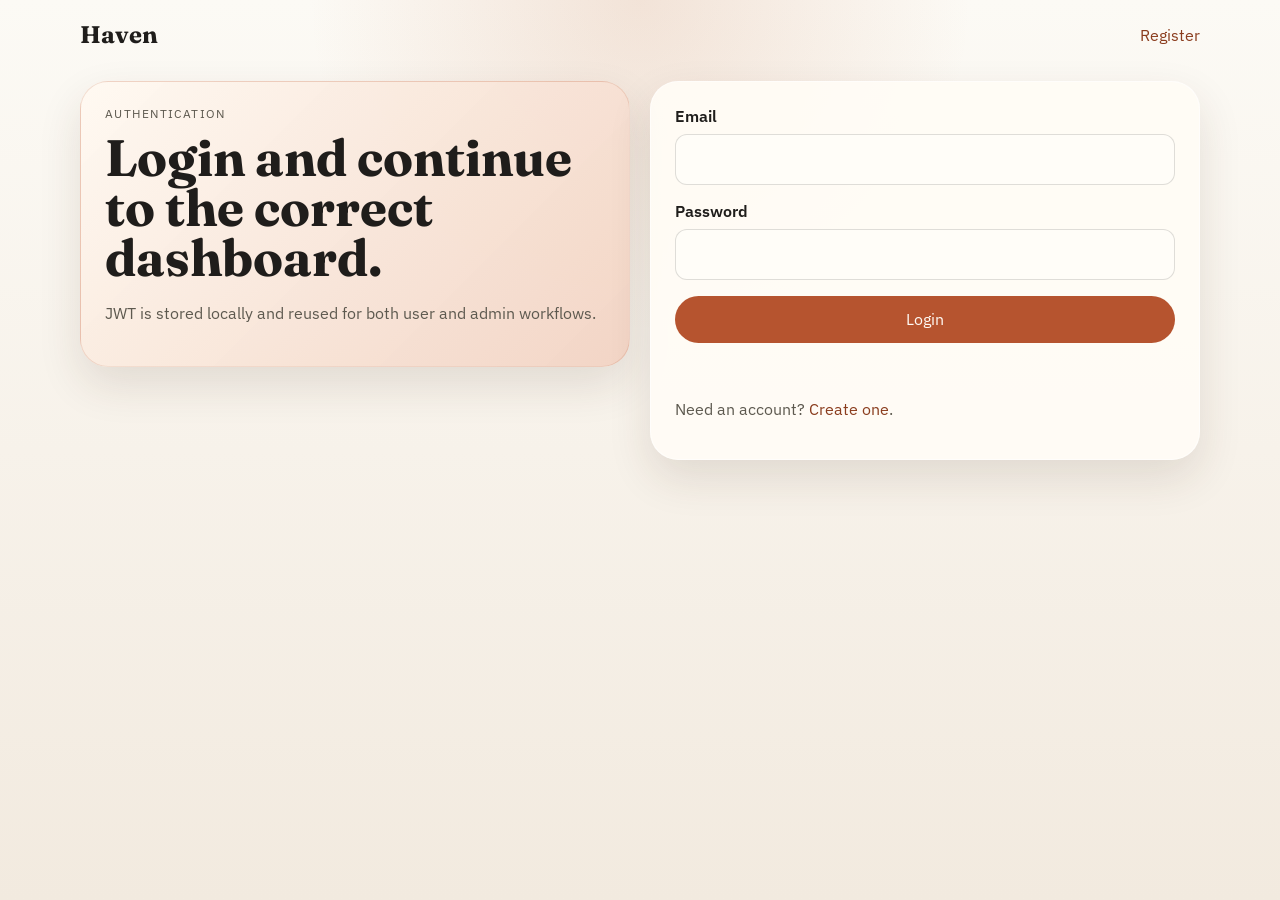
==== frontend/admin-dashboard.html @ cc597bbb "feat(frontend): add milestone 1 client pages and AI service integration" ====
<!DOCTYPE html>
<html lang="en">
<head>
  <meta charset="UTF-8">
  <meta name="viewport" content="width=device-width, initial-scale=1.0">
  <title>Admin Dashboard | Haven</title>
  <link rel="preconnect" href="https://fonts.googleapis.com">
  <link rel="preconnect" href="https://fonts.gstatic.com" crossorigin>
  <link href="https://fonts.googleapis.com/css2?family=Fraunces:opsz,wght@9..144,600;9..144,700&family=IBM+Plex+Sans:wght@400;500;600&display=swap" rel="stylesheet">
  <link rel="stylesheet" href="./assets/css/styles.css">
</head>
<body data-page="admin-dashboard">
  <div class="page-shell">
    <header class="topbar">
      <a class="brand" href="./index.html">Haven</a>
      <nav class="topbar-nav">
        <span id="currentAdminLabel" class="nav-pill">Loading admin...</span>
        <button id="logoutButton" class="button button-ghost" type="button">Logout</button>
      </nav>
    </header>

    <main class="dashboard-layout">
      <section class="card card-accent dashboard-summary">
        <p class="eyebrow">Admin Dashboard</p>
        <h1>Usage monitor</h1>
        <p class="lead">Inspect user accounts and API consumption from the auth service.</p>

        <dl class="metrics-grid">
          <div class="metric-card">
            <dt>Role</dt>
            <dd>Admin</dd>
          </div>
          <div class="metric-card">
            <dt>User records</dt>
            <dd id="userCountValue">--</dd>
          </div>
          <div class="metric-card">
            <dt>Visibility</dt>
            <dd>Auth service usage summary</dd>
          </div>
        </dl>
      </section>

      <section class="card card-panel admin-panel">
        <div class="section-heading">
          <h2>User usage overview</h2>
          <button id="refreshUsersButton" class="button button-secondary" type="button">Refresh users</button>
        </div>
        <p id="adminMessage" class="feedback-message" aria-live="polite"></p>
        <div class="table-wrap">
          <table class="data-table">
            <thead>
              <tr>
                <th>Email</th>
                <th>Role</th>
                <th>Remaining Calls</th>
                <th>Usage Count</th>
              </tr>
            </thead>
            <tbody id="usersTableBody">
              <tr>
                <td colspan="4">No data loaded yet.</td>
              </tr>
            </tbody>
          </table>
        </div>
      </section>
    </main>
  </div>

  <script type="module" src="./assets/js/pages/admin-dashboard-page.js"></script>
</body>
</html>
---- frontend/assets/css/styles.css ----
:root {
  --bg: #f4efe5;
  --bg-strong: radial-gradient(circle at top, rgba(199, 124, 84, 0.18), transparent 30%),
    linear-gradient(180deg, #fcfaf5 0%, #f2eadf 100%);
  --surface: rgba(255, 252, 246, 0.92);
  --surface-strong: #fffdf8;
  --panel: #1b2f2b;
  --text: #1f1d1b;
  --muted: #5d594f;
  --line: rgba(31, 29, 27, 0.14);
  --accent: #b6542f;
  --accent-dark: #8a3c1d;
  --accent-soft: #f1d3c3;
  --success: #275d46;
  --danger: #9a352a;
  --shadow: 0 18px 44px rgba(66, 42, 22, 0.12);
  --radius-lg: 28px;
  --radius-md: 18px;
  --radius-sm: 12px;
}

* {
  box-sizing: border-box;
}

html {
  min-height: 100%;
}

body {
  margin: 0;
  min-height: 100vh;
  background: var(--bg-strong);
  color: var(--text);
  font-family: "IBM Plex Sans", sans-serif;
}

a {
  color: inherit;
}

button,
input,
select,
textarea {
  font: inherit;
}

.page-shell {
  width: min(1120px, calc(100% - 2rem));
  margin: 0 auto;
  padding: 1.25rem 0 3rem;
}

.topbar {
  display: flex;
  align-items: center;
  justify-content: space-between;
  gap: 1rem;
  margin-bottom: 2rem;
}

.topbar-nav {
  display: flex;
  align-items: center;
  gap: 0.75rem;
  flex-wrap: wrap;
}

.brand,
.hero-copy h1,
.intro-panel h1,
.dashboard-summary h1,
.section-heading h2 {
  font-family: "Fraunces", serif;
}

.brand {
  font-size: 1.5rem;
  text-decoration: none;
  font-weight: 700;
}

.nav-link,
.helper-copy a {
  color: var(--accent-dark);
  text-decoration: none;
}

.nav-pill {
  padding: 0.55rem 0.9rem;
  border-radius: 999px;
  background: rgba(255, 253, 248, 0.72);
  border: 1px solid var(--line);
  color: var(--muted);
}

.card {
  border-radius: var(--radius-lg);
  box-shadow: var(--shadow);
}

.card-accent {
  background:
    linear-gradient(135deg, rgba(255, 249, 241, 0.94) 0%, rgba(242, 211, 195, 0.96) 100%);
  border: 1px solid rgba(182, 84, 47, 0.16);
}

.card-panel {
  background: var(--surface);
  border: 1px solid rgba(255, 255, 255, 0.6);
}

.hero-layout,
.auth-layout,
.dashboard-layout {
  display: grid;
  gap: 1.25rem;
}

.hero-layout {
  grid-template-columns: 1.45fr 0.85fr;
  align-items: stretch;
}

.auth-layout {
  grid-template-columns: 1fr 1fr;
  align-items: start;
}

.dashboard-layout {
  grid-template-columns: repeat(12, 1fr);
}

.hero-copy,
.intro-panel,
.dashboard-summary,
.status-panel,
.form-panel,
.evaluator-panel,
.output-panel,
.admin-panel {
  padding: 1.5rem;
}

.dashboard-summary {
  grid-column: span 12;
}

.evaluator-panel,
.admin-panel {
  grid-column: span 7;
}

.output-panel {
  grid-column: span 5;
}

.eyebrow,
.panel-label {
  text-transform: uppercase;
  letter-spacing: 0.12em;
  font-size: 0.74rem;
  color: var(--muted);
  margin: 0 0 0.75rem;
}

h1,
h2,
p {
  margin-top: 0;
}

h1 {
  font-size: clamp(2.2rem, 4vw, 4rem);
  line-height: 0.98;
  margin-bottom: 1rem;
}

h2 {
  font-size: 1.6rem;
  margin-bottom: 0;
}

.lead {
  color: var(--muted);
  max-width: 58ch;
  line-height: 1.65;
}

.cta-row,
.section-heading {
  display: flex;
  align-items: center;
  justify-content: space-between;
  gap: 0.85rem;
  flex-wrap: wrap;
}

.cta-row {
  margin: 1.75rem 0;
}

.hero-grid,
.metrics-grid,
.result-grid {
  display: grid;
  gap: 1rem;
}

.hero-grid {
  grid-template-columns: repeat(2, minmax(0, 1fr));
}

.hero-grid div,
.metric-card,
.result-grid div,
.status-block {
  background: rgba(255, 255, 255, 0.58);
  border: 1px solid rgba(255, 255, 255, 0.6);
  border-radius: var(--radius-md);
  padding: 1rem;
}

.dev-action-group {
  display: grid;
  gap: 0.75rem;
}

.hero-grid dt,
.metric-card dt,
.result-grid dt {
  font-weight: 600;
  margin-bottom: 0.45rem;
}

.hero-grid dd,
.metric-card dd,
.result-grid dd {
  margin: 0;
  color: var(--muted);
  line-height: 1.5;
}

.panel-value {
  margin: 0;
  font-size: 1.1rem;
}

.button {
  display: inline-flex;
  align-items: center;
  justify-content: center;
  min-height: 44px;
  padding: 0.78rem 1.1rem;
  border-radius: 999px;
  border: 1px solid transparent;
  background: var(--accent);
  color: #fffaf5;
  text-decoration: none;
  cursor: pointer;
  transition: transform 160ms ease, background 160ms ease, border-color 160ms ease;
}

.button:hover,
.button:focus-visible {
  background: var(--accent-dark);
  transform: translateY(-1px);
}

.button-secondary {
  background: transparent;
  color: var(--text);
  border-color: var(--line);
}

.button-secondary:hover,
.button-secondary:focus-visible {
  border-color: rgba(182, 84, 47, 0.35);
  background: rgba(255, 255, 255, 0.68);
}

.button-ghost {
  background: rgba(255, 255, 255, 0.55);
  color: var(--text);
  border-color: rgba(31, 29, 27, 0.08);
}

.button-full {
  width: 100%;
}

.form-stack {
  display: grid;
  gap: 1rem;
}

.field {
  display: grid;
  gap: 0.5rem;
}

.field span {
  font-weight: 600;
}

.field input,
.field select,
.field textarea {
  width: 100%;
  border: 1px solid var(--line);
  border-radius: var(--radius-sm);
  padding: 0.9rem 1rem;
  background: var(--surface-strong);
  color: var(--text);
}

.field textarea {
  resize: vertical;
  min-height: 120px;
}

.field input:focus,
.field select:focus,
.field textarea:focus,
.button:focus-visible,
.nav-link:focus-visible,
.helper-copy a:focus-visible {
  outline: 2px solid rgba(182, 84, 47, 0.45);
  outline-offset: 2px;
}

.feedback-message {
  min-height: 1.5rem;
  margin: 1rem 0 0;
  color: var(--muted);
}

.feedback-message[data-state="success"] {
  color: var(--success);
}

.feedback-message[data-state="error"] {
  color: var(--danger);
}

.helper-copy {
  margin-top: 1rem;
  color: var(--muted);
}

.table-wrap {
  overflow-x: auto;
}

.data-table {
  width: 100%;
  border-collapse: collapse;
}

.data-table th,
.data-table td {
  text-align: left;
  padding: 0.95rem 0.8rem;
  border-bottom: 1px solid var(--line);
}

.data-table thead th {
  font-size: 0.85rem;
  color: var(--muted);
  text-transform: uppercase;
  letter-spacing: 0.08em;
}

@media (max-width: 920px) {
  .hero-layout,
  .auth-layout {
    grid-template-columns: 1fr;
  }

  .evaluator-panel,
  .output-panel,
  .admin-panel {
    grid-column: span 12;
  }
}

@media (max-width: 640px) {
  .page-shell {
    width: min(100% - 1rem, 1120px);
  }

  .topbar {
    flex-direction: column;
    align-items: flex-start;
  }

  .hero-grid,
  .metrics-grid,
  .result-grid {
    grid-template-columns: 1fr;
  }

  h1 {
    font-size: 2.2rem;
  }
}
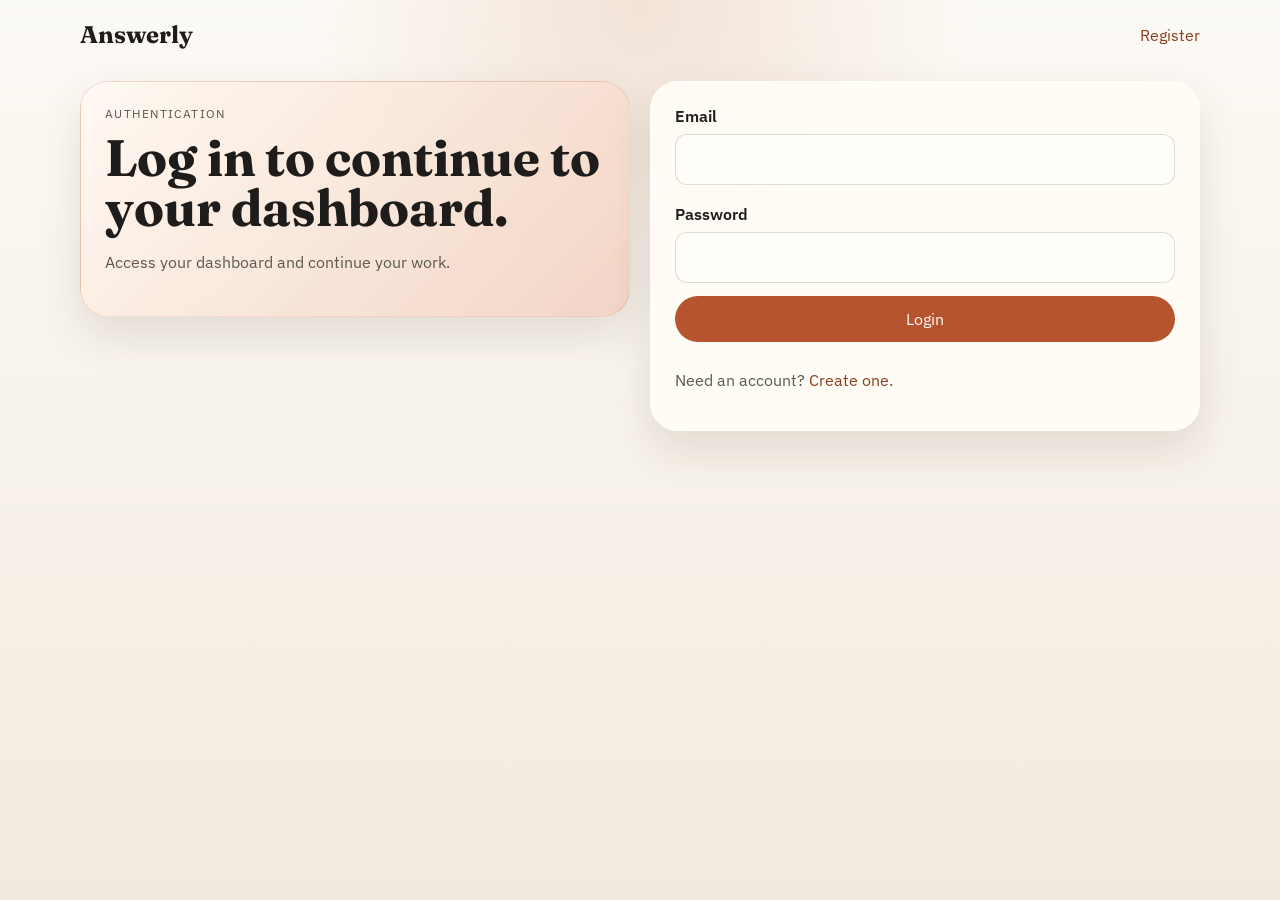
==== commit 312478c9: "add validation check on sign-in/up page" ====
--- a/frontend/admin-dashboard.html
+++ b/frontend/admin-dashboard.html
@@ -3,7 +3,7 @@
 <head>
   <meta charset="UTF-8">
   <meta name="viewport" content="width=device-width, initial-scale=1.0">
-  <title>Admin Dashboard | Haven</title>
+  <title>Admin Dashboard | Answerly</title>
   <link rel="preconnect" href="https://fonts.googleapis.com">
   <link rel="preconnect" href="https://fonts.gstatic.com" crossorigin>
   <link href="https://fonts.googleapis.com/css2?family=Fraunces:opsz,wght@9..144,600;9..144,700&family=IBM+Plex+Sans:wght@400;500;600&display=swap" rel="stylesheet">
@@ -12,7 +12,7 @@
 <body data-page="admin-dashboard">
   <div class="page-shell">
     <header class="topbar">
-      <a class="brand" href="./index.html">Haven</a>
+      <a class="brand" href="./index.html">Answerly</a>
       <nav class="topbar-nav">
         <span id="currentAdminLabel" class="nav-pill">Loading admin...</span>
         <button id="logoutButton" class="button button-ghost" type="button">Logout</button>
--- a/frontend/assets/css/styles.css
+++ b/frontend/assets/css/styles.css
@@ -192,7 +192,7 @@
 .section-heading {
   display: flex;
   align-items: center;
-  justify-content: space-between;
+  justify-content: space-flex-start;
   gap: 0.85rem;
   flex-wrap: wrap;
 }
@@ -292,7 +292,7 @@
 
 .form-stack {
   display: grid;
-  gap: 1rem;
+  gap: 0.4rem;
 }
 
 .field {
@@ -331,8 +331,8 @@
 }
 
 .feedback-message {
-  min-height: 1.5rem;
-  margin: 1rem 0 0;
+  min-height: 0.6rem;
+  margin: 0.1rem 0 0;
   color: var(--muted);
 }
 
@@ -347,6 +347,18 @@
 .helper-copy {
   margin-top: 1rem;
   color: var(--muted);
+}
+
+.field-error{
+  min-height:0;
+  margin:0;
+  font-size:.85rem;
+  color:var(--danger);
+}
+
+.field-error:not(:empty){
+  min-height:0.2rem;
+  margin:0.01rem 0 0;
 }
 
 .table-wrap {
@@ -372,6 +384,84 @@
   letter-spacing: 0.08em;
 }
 
+.status-panel {
+  background: var(--surface);
+  border-radius: var(--radius-lg);
+  box-shadow: 0 18px 44px rgba(66,42,22,0.12);
+  padding: 2.2rem 2.2rem 1.6rem 2.2rem;
+  border: 1px solid rgba(255,255,255,0.6);
+}
+
+.status-panel h2 {
+  font-size: 2rem;
+  font-weight: 700;
+  margin-bottom: 1.2rem;
+}
+
+.steps-list {
+  list-style: none;
+  padding: 0;
+  margin: 1.25rem 0 1.75rem;
+  display: grid;
+  gap: .9rem;
+}
+
+.steps-list li {
+  display: grid;
+  grid-template-columns: auto 1fr;
+  gap: .55rem .75rem;
+  align-items: flex-start;
+  position: relative;
+}
+
+.steps-list li:not(:last-child)::after {
+  content: "";
+  position: absolute;
+  left: 14px;
+  top: 32px;
+  bottom: -12px;
+  width: 1px;
+  background: var(--line);
+}
+
+.step-badge {
+  width: 28px;
+  height: 28px;
+  border-radius: 999px;
+  border: 1px solid var(--line);
+  background: rgba(255,255,255,.9);
+  display: inline-flex;
+  align-items: center;
+  justify-content: center;
+  font-weight: 600;
+  font-size: .8rem;
+}
+
+.step-label {
+  font-weight: 700;
+  font-size: 1.1rem;
+}
+
+.step-copy {
+  color: var(--muted);
+  line-height: 1.5;
+}
+
+.status-block {
+  background: rgba(255,255,255,0.58);
+  border-radius: var(--radius-md);
+  padding: 1.2rem 1.5rem;
+  margin-top: 2rem;
+}
+
+.status-block .panel-label {
+  text-transform: uppercase;
+  letter-spacing: .12em;
+  font-size: .85rem;
+  color: var(--muted);
+  margin-bottom: .7rem;
+}
+
 @media (max-width: 920px) {
   .hero-layout,
   .auth-layout {
